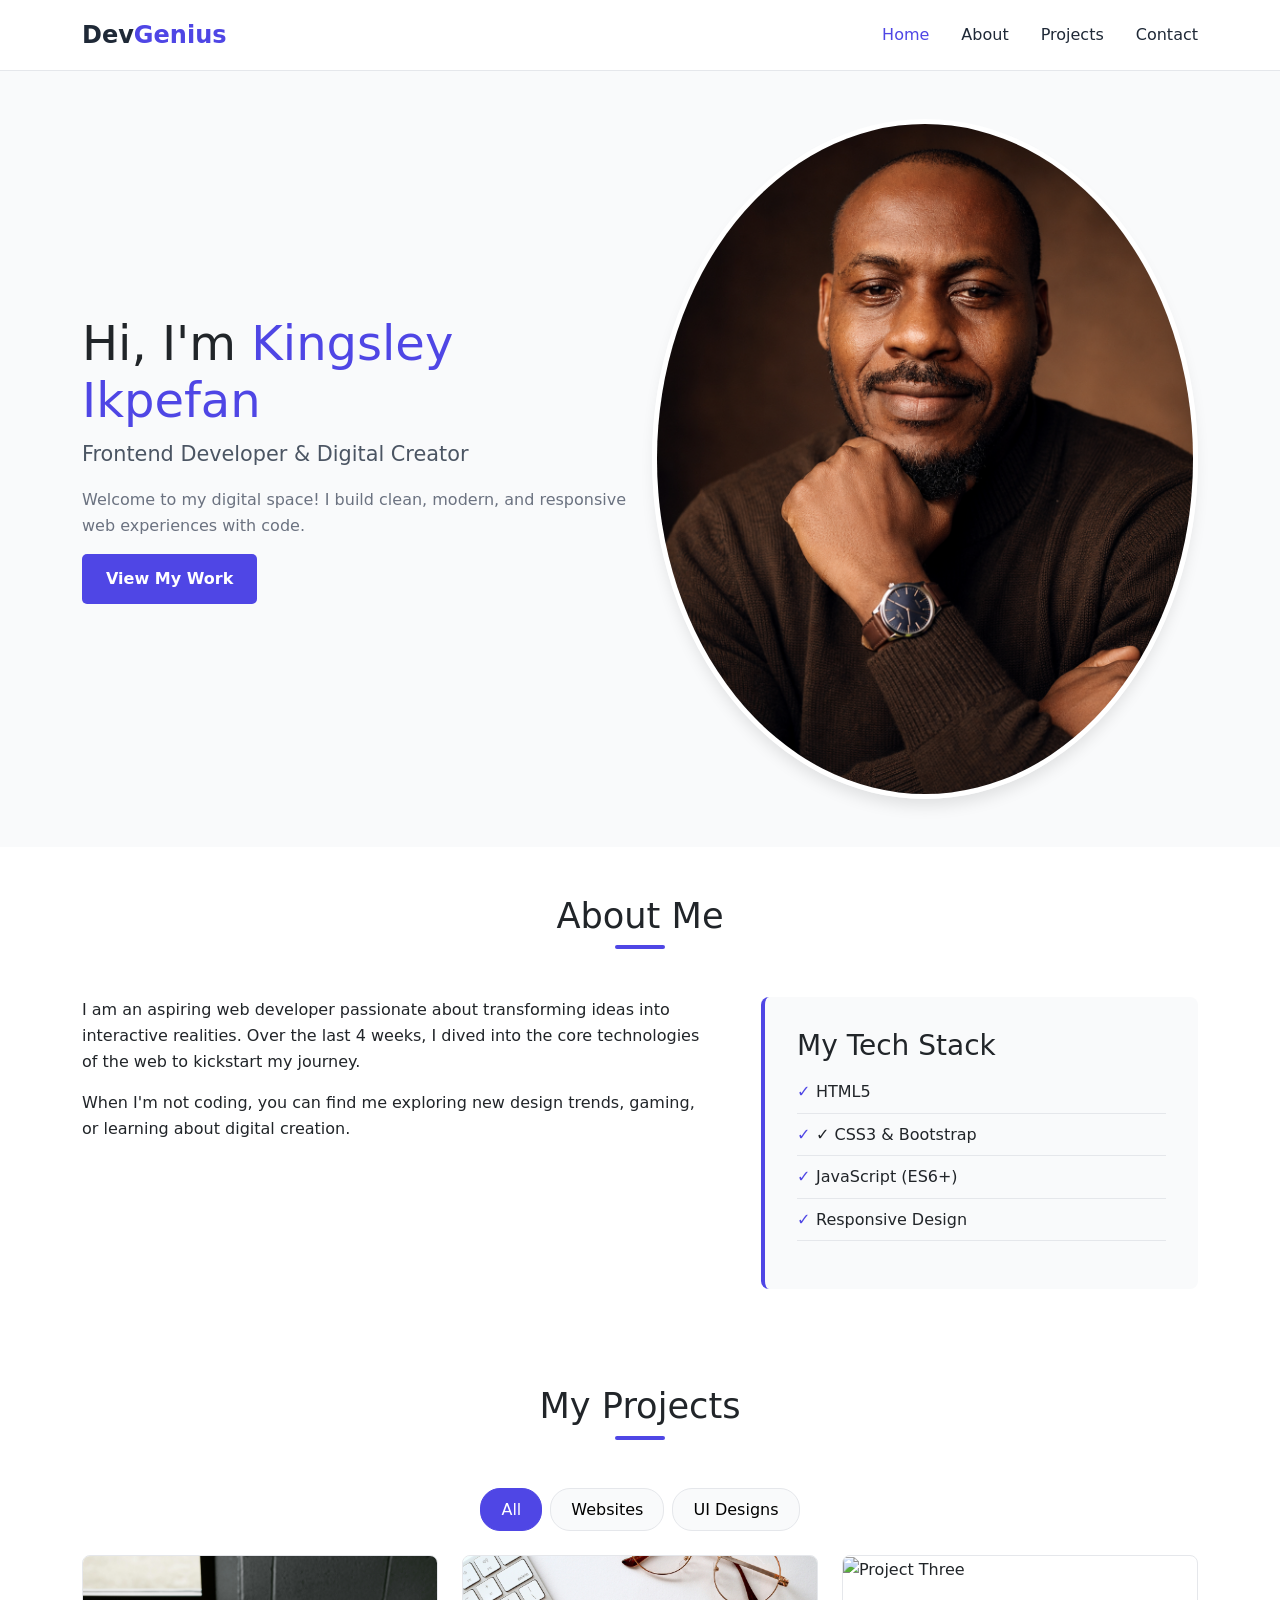
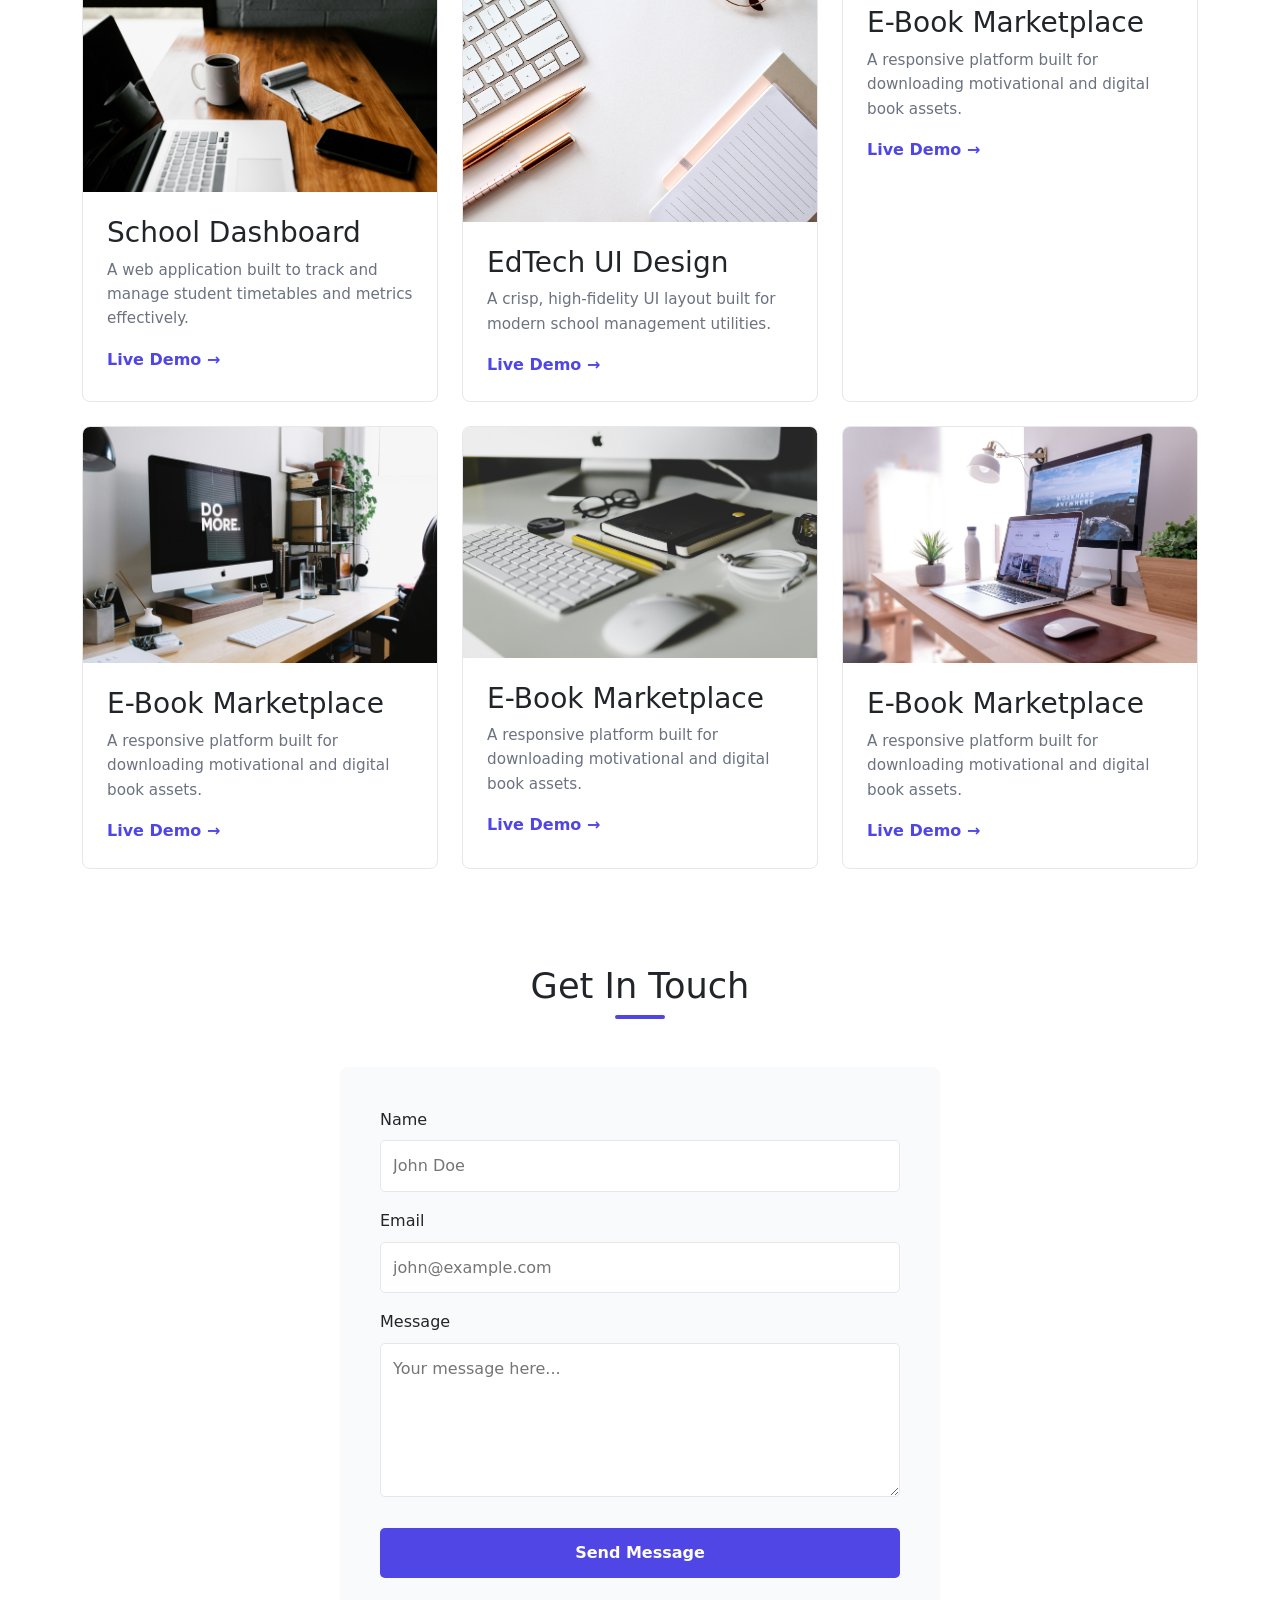
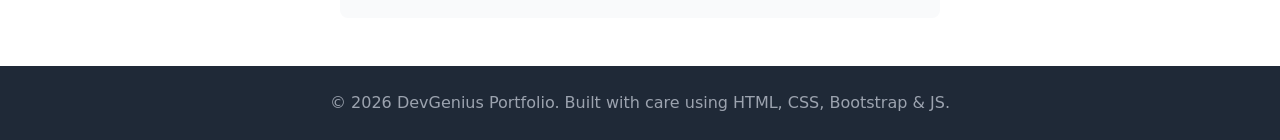
==== index.html @ 153c982d "portfolio class demo" ====
<!doctype html>
<html lang="en">
  <head>
    <meta charset="UTF-8" />
    <meta name="viewport" content="width=device-width, initial-scale=1.0" />
    <title>My Personal Brand & Portfolio</title>

    <link
      href="https://cdn.jsdelivr.net/npm/bootstrap@5.3.3/dist/css/bootstrap.min.css"
      rel="stylesheet"
    />

    <link rel="stylesheet" href="style.css" />
  </head>
  <body>
    <header class="site-header">
      <div
        class="container d-flex justify-content-between align-items-center py-3"
      >
        <a href="#" class="logo">Dev<span>Genius</span></a>
        <button class="nav-toggle" aria-label="toggle navigation">
          <span class="hamburger"></span>
        </button>
        <nav class="nav-menu">
          <ul class="nav-list mb-0">
            <li><a href="#hero" class="nav-link active">Home</a></li>
            <li><a href="#about" class="nav-link">About</a></li>
            <li><a href="#projects" class="nav-link">Projects</a></li>
            <li><a href="#contact" class="nav-link">Contact</a></li>
          </ul>
        </nav>
      </div>
    </header>

    <main>
      <section id="hero" class="hero-section py-5">
        <div class="container">
          <div class="row align-items-center gy-4">
            <div class="col-md-6 hero-content">
              <h1>Hi, I'm <span class="highlight">Kingsley Ikpefan</span></h1>
              <p class="hero-subtitle">Frontend Developer & Digital Creator</p>
              <p class="hero-description">
                Welcome to my digital space! I build clean, modern, and
                responsive web experiences with code.
              </p>
              <a href="#projects" class="btn-custom">View My Work</a>
            </div>
            <div class="col-md-6 text-center">
              <img
                src="images/kingsley_ikpefan.png"
                alt="Profile Avatar"
                class="hero-img img-fluid"
              />
            </div>
          </div>
        </div>
      </section>

      <section id="about" class="about-section py-5">
        <div class="container">
          <h2 class="section-title">About Me</h2>
          <div class="row g-5">
            <div class="col-md-7 about-text">
              <p>
                I am an aspiring web developer passionate about transforming
                ideas into interactive realities. Over the last 4 weeks, I dived
                into the core technologies of the web to kickstart my journey.
              </p>
              <p>
                When I'm not coding, you can find me exploring new design
                trends, gaming, or learning about digital creation.
              </p>
            </div>
            <div class="col-md-5">
              <div class="skills-box">
                <h3>My Tech Stack</h3>
                <ul class="skills-list ps-0">
                  <li>HTML5</li>
                  <li>✓ CSS3 & Bootstrap</li>
                  <li>JavaScript (ES6+)</li>
                  <li>Responsive Design</li>
                </ul>
              </div>
            </div>
          </div>
        </div>
      </section>

      <section id="projects" class="projects-section py-5">
        <div class="container">
          <h2 class="section-title">My Projects</h2>

          <div class="filter-buttons d-flex justify-content-center gap-2 mb-4">
            <button class="filter-btn active" data-filter="all">All</button>
            <button class="filter-btn" data-filter="web">Websites</button>
            <button class="filter-btn" data-filter="design">UI Designs</button>
          </div>

          <div class="row row-cols-1 row-cols-md-2 row-cols-lg-3 g-4">
            <div class="col project-card-wrapper" data-category="web">
              <div class="project-card h-100">
                <img
                  src="images/p1.jpg"
                  alt="Project One"
                  class="img-fluid w-100"
                />
                <div class="project-info">
                  <h3>School Dashboard</h3>
                  <p>
                    A web application built to track and manage student
                    timetables and metrics effectively.
                  </p>
                  <a href="#" class="project-link">Live Demo &rarr;</a>
                </div>
              </div>
            </div>
            <div class="col project-card-wrapper" data-category="design">
              <div class="project-card h-100">
                <img
                  src="images/p2.jpg"
                  alt="Project Two"
                  class="img-fluid w-100"
                />
                <div class="project-info">
                  <h3>EdTech UI Design</h3>
                  <p>
                    A crisp, high-fidelity UI layout built for modern school
                    management utilities.
                  </p>
                  <a href="#" class="project-link">Live Demo &rarr;</a>
                </div>
              </div>
            </div>
            <div class="col project-card-wrapper" data-category="web">
              <div class="project-card h-100">
                <img
                  src="images/p3.jpg"
                  alt="Project Three"
                  class="img-fluid w-100"
                />
                <div class="project-info">
                  <h3>E-Book Marketplace</h3>
                  <p>
                    A responsive platform built for downloading motivational and
                    digital book assets.
                  </p>
                  <a href="#" class="project-link">Live Demo &rarr;</a>
                </div>
              </div>
            </div>
            <div class="col project-card-wrapper" data-category="web">
              <div class="project-card h-100">
                <img
                  src="images/p4.jpg"
                  alt="Project Four"
                  class="img-fluid w-100"
                />
                <div class="project-info">
                  <h3>E-Book Marketplace</h3>
                  <p>
                    A responsive platform built for downloading motivational and
                    digital book assets.
                  </p>
                  <a href="#" class="project-link">Live Demo &rarr;</a>
                </div>
              </div>
            </div>
            <div class="col project-card-wrapper" data-category="web">
              <div class="project-card h-100">
                <img
                  src="images/p5.jpg"
                  alt="Project Five"
                  class="img-fluid w-100"
                />
                <div class="project-info">
                  <h3>E-Book Marketplace</h3>
                  <p>
                    A responsive platform built for downloading motivational and
                    digital book assets.
                  </p>
                  <a href="#" class="project-link">Live Demo &rarr;</a>
                </div>
              </div>
            </div>
            <div class="col project-card-wrapper" data-category="web">
              <div class="project-card h-100">
                <img
                  src="images/p6.jpg"
                  alt="Project Six"
                  class="img-fluid w-100"
                />
                <div class="project-info">
                  <h3>E-Book Marketplace</h3>
                  <p>
                    A responsive platform built for downloading motivational and
                    digital book assets.
                  </p>
                  <a href="#" class="project-link">Live Demo &rarr;</a>
                </div>
              </div>
            </div>
          </div>
        </div>
      </section>

      <section id="contact" class="contact-section py-5">
        <div class="container">
          <h2 class="section-title">Get In Touch</h2>
          <div class="contact-wrapper mx-auto">
            <form id="contactForm" class="contact-form">
              <div class="form-group mb-3">
                <label for="name" class="form-label">Name</label>
                <input
                  type="text"
                  id="name"
                  class="form-control-custom"
                  required
                  placeholder="John Doe"
                />
              </div>
              <div class="form-group mb-3">
                <label for="email" class="form-label">Email</label>
                <input
                  type="email"
                  id="email"
                  class="form-control-custom"
                  required
                  placeholder="john@example.com"
                />
              </div>
              <div class="form-group mb-4">
                <label for="message" class="form-label">Message</label>
                <textarea
                  id="message"
                  class="form-control-custom"
                  rows="5"
                  required
                  placeholder="Your message here..."
                ></textarea>
              </div>
              <button type="submit" class="btn-custom w-100">
                Send Message
              </button>
            </form>
            <div id="formFeedback" class="form-feedback d-none mt-3"></div>
          </div>
        </div>
      </section>
    </main>

    <footer class="site-footer py-4 text-center">
      <div class="container">
        <p class="mb-0">
          &copy; 2026 DevGenius Portfolio. Built with care using HTML, CSS,
          Bootstrap & JS.
        </p>
      </div>
    </footer>

    <script src="script.js"></script>
  </body>
</html>
---- style.css ----
/* ==========================================
   1. GLOBAL STYLES & RESET
   ========================================== */
* {
  margin: 0;
  padding: 0;
  box-sizing: border-box;
}

html {
  scroll-behavior: smooth;
  font-family: "Segoe UI", Tahoma, Geneva, Verdana, sans-serif;
  color: #1f2937;
}

body {
  background-color: #ffffff;
  line-height: 1.6;
}

.section-title {
  text-align: center;
  font-size: 2.2rem;
  margin-bottom: 3rem;
  position: relative;
}

.section-title::after {
  content: "";
  display: block;
  width: 50px;
  height: 4px;
  background-color: #4f46e5;
  margin: 0.5rem auto 0;
  border-radius: 2px;
}

/* Custom Buttons (Instead of Bootstrap buttons, keeping core CSS skill alive) */
.btn-custom {
  display: inline-block;
  padding: 0.75rem 1.5rem;
  border-radius: 5px;
  text-decoration: none;
  font-weight: 600;
  background-color: #4f46e5;
  color: #ffffff;
  transition: background-color 0.3s ease;
  cursor: pointer;
  border: none;
}

.btn-custom:hover {
  background-color: #4338ca;
  color: #ffffff;
}

/* ==========================================
   2. HEADER & NAVIGATION (Pure CSS/JS)
   ========================================== */
.site-header {
  background-color: rgba(255, 255, 255, 0.95);
  border-bottom: 1px solid #e5e7eb;
  position: sticky;
  top: 0;
  z-index: 1000;
}

.logo {
  font-size: 1.5rem;
  font-weight: 700;
  color: #1f2937;
  text-decoration: none;
}

.logo span {
  color: #4f46e5;
}

.nav-list {
  display: flex;
  list-style: none;
  gap: 2rem;
}

.nav-link {
  text-decoration: none;
  color: #1f2937;
  font-weight: 500;
  transition: color 0.3s ease;
}

.nav-link:hover,
.nav-link.active {
  color: #4f46e5;
}

/* Mobile Toggle Hamburger Button */
.nav-toggle {
  display: none;
  background: transparent;
  border: none;
  cursor: pointer;
  padding: 0.5rem;
}

.hamburger {
  display: block;
  position: relative;
  width: 24px;
  height: 2px;
  background: #1f2937;
  transition: background 0.3s ease;
}

.hamburger::before,
.hamburger::after {
  content: "";
  position: absolute;
  width: 24px;
  height: 2px;
  background: #1f2937;
  transition:
    transform 0.3s ease,
    top 0.3s ease,
    bottom 0.3s ease;
}

.hamburger::before {
  top: -6px;
}
.hamburger::after {
  bottom: -6px;
}

/* ==========================================
   3. SECTION SPECIFIC COMPONENTS
   ========================================== */

/* Hero Section */
.hero-section {
  background-color: #f9fafb;
}

.hero-content h1 {
  font-size: 3rem;
  line-height: 1.2;
}

.highlight {
  color: #4f46e5;
}

.hero-subtitle {
  font-size: 1.3rem;
  color: #4b5563;
  font-weight: 500;
}

.hero-description {
  color: #6b7280;
}

.hero-img {
  border-radius: 50%;
  border: 5px solid #ffffff;
  box-shadow: 0 10px 15px -3px rgba(0, 0, 0, 0.1);
}

/* About Section */
.skills-box {
  background-color: #f9fafb;
  padding: 2rem;
  border-radius: 8px;
  border-left: 4px solid #4f46e5;
}

.skills-list li {
  padding: 0.5rem 0;
  border-bottom: 1px solid #e5e7eb;
  font-weight: 500;
  list-style: none;
}

.skills-list li::before {
  content: "✓ ";
  color: #4f46e5;
  font-weight: bold;
}

/* Projects Section Component styling */
.filter-btn {
  background-color: #f9fafb;
  border: 1px solid #e5e7eb;
  padding: 0.5rem 1.25rem;
  border-radius: 20px;
  cursor: pointer;
  transition: all 0.3s ease;
}

.filter-btn:hover,
.filter-btn.active {
  background-color: #4f46e5;
  color: #ffffff;
  border-color: #4f46e5;
}

.project-card {
  background-color: #ffffff;
  border: 1px solid #e5e7eb;
  border-radius: 8px;
  overflow: hidden;
  transition:
    transform 0.3s ease,
    box-shadow 0.3s ease;
}

.project-card:hover {
  transform: translateY(-5px);
  box-shadow: 0 10px 15px -3px rgba(0, 0, 0, 0.1);
}

.project-info {
  padding: 1.5rem;
}

.project-info p {
  color: #6b7280;
  font-size: 0.95rem;
}

.project-link {
  text-decoration: none;
  color: #4f46e5;
  font-weight: 600;
}

/* Custom layout logic for JavaScript filters */
.project-card-wrapper.d-none {
  display: none !important;
}

/* Contact Section Custom Form elements */
.contact-wrapper {
  max-width: 600px;
  background-color: #f9fafb;
  padding: 2.5rem;
  border-radius: 8px;
}

.form-label {
  font-weight: 500;
}

.form-control-custom {
  width: 100%;
  padding: 0.75rem;
  border: 1px solid #e5e7eb;
  border-radius: 5px;
  font-family: inherit;
}

.form-control-custom:focus {
  outline: none;
  border-color: #4f46e5;
}

.form-feedback {
  padding: 1rem;
  border-radius: 5px;
  text-align: center;
  font-weight: 500;
}

.form-feedback.success-msg {
  background-color: #d1fae5;
  color: #065f46;
}

/* Footer styling colors */
.site-footer {
  background-color: #1f2937;
  color: #9ca3af;
}

/* ==========================================
   4. RESPONSIVE BREAKPOINT CUSTOMIZATIONS
   ========================================== */
@media (max-width: 768px) {
  .nav-toggle {
    display: block;
  }

  .nav-menu {
    position: absolute;
    top: 100%;
    left: 0;
    right: 0;
    background-color: #ffffff;
    border-bottom: 1px solid #e5e7eb;
    max-height: 0;
    overflow: hidden;
    transition: max-height 0.3s ease;
  }

  .nav-menu.open {
    max-height: 300px;
  }

  .nav-list {
    flex-direction: column;
    padding: 1.5rem;
    gap: 1rem;
    text-align: center;
  }

  /* Animated states for custom mobile button icon toggles */
  .nav-toggle.open .hamburger {
    background: transparent;
  }
  .nav-toggle.open .hamburger::before {
    transform: rotate(45deg);
    top: 0;
  }
  .nav-toggle.open .hamburger::after {
    transform: rotate(-45deg);
    bottom: 0;
  }
}
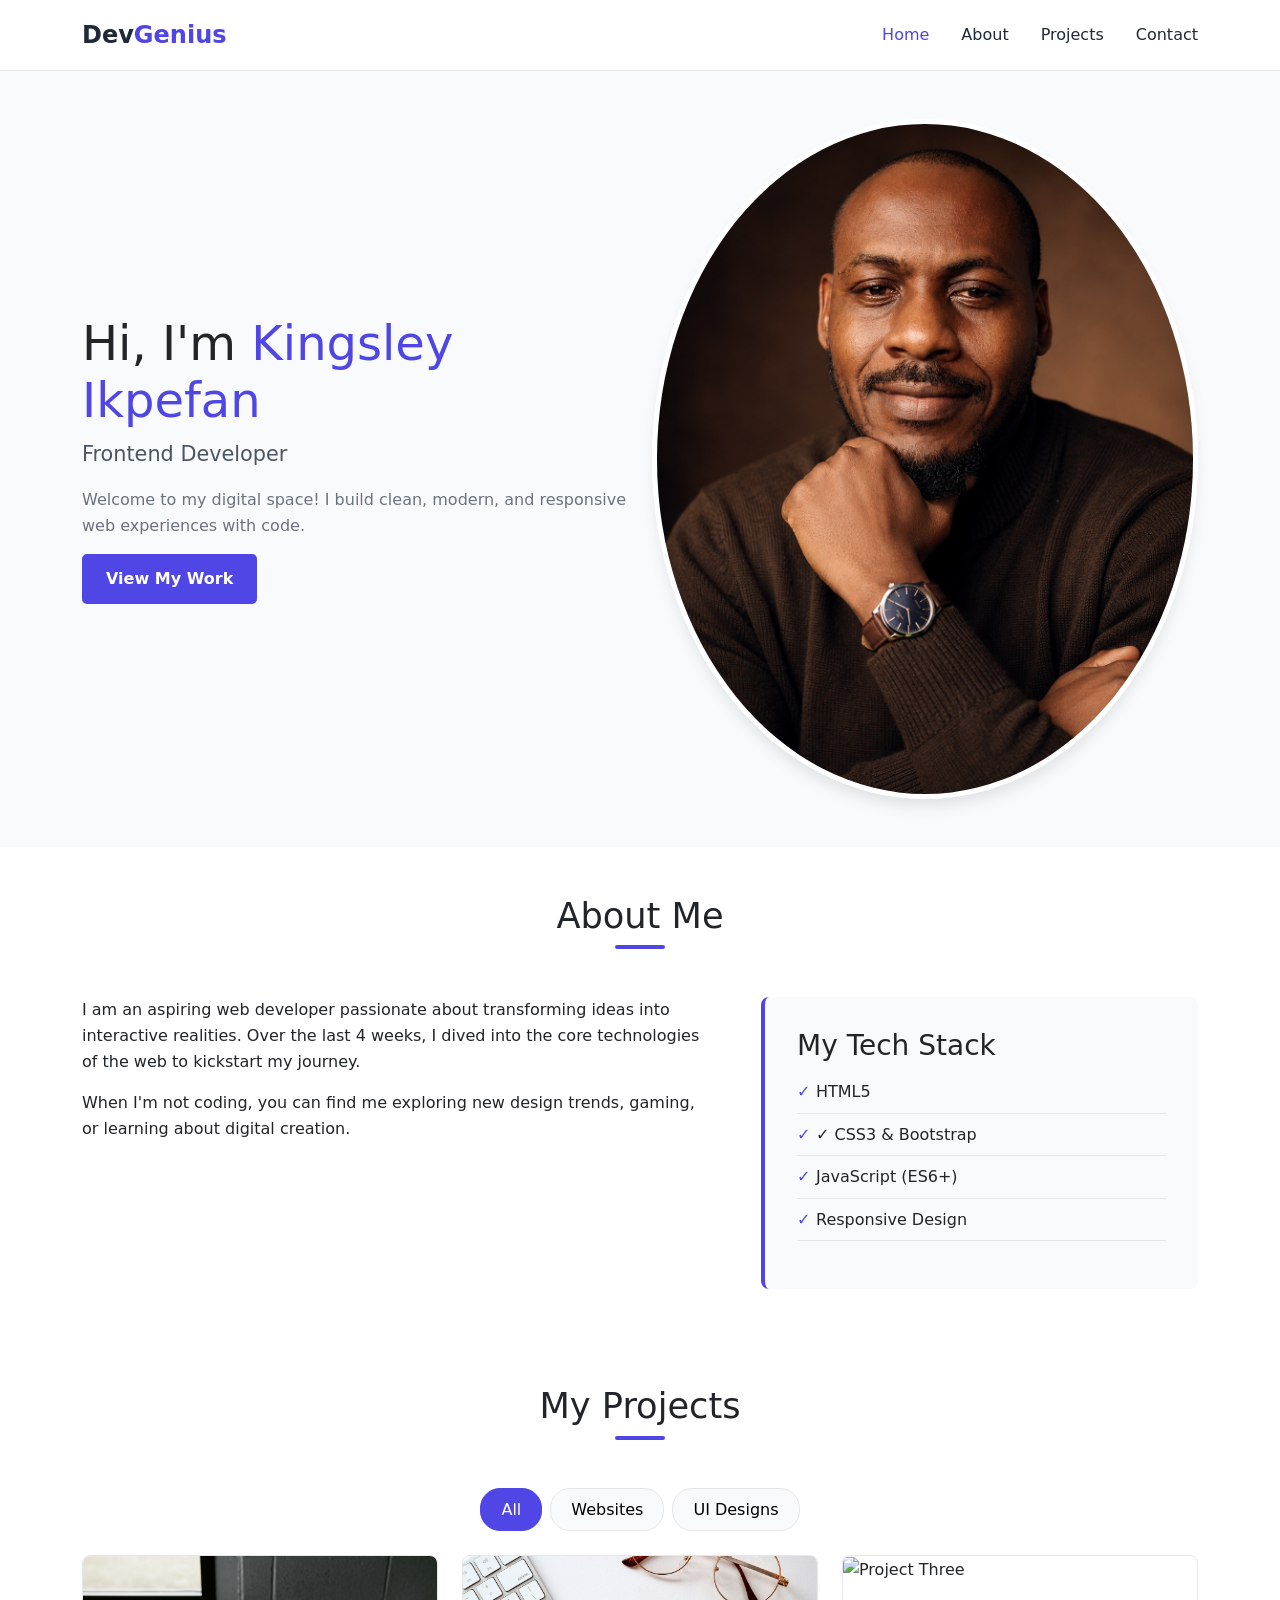
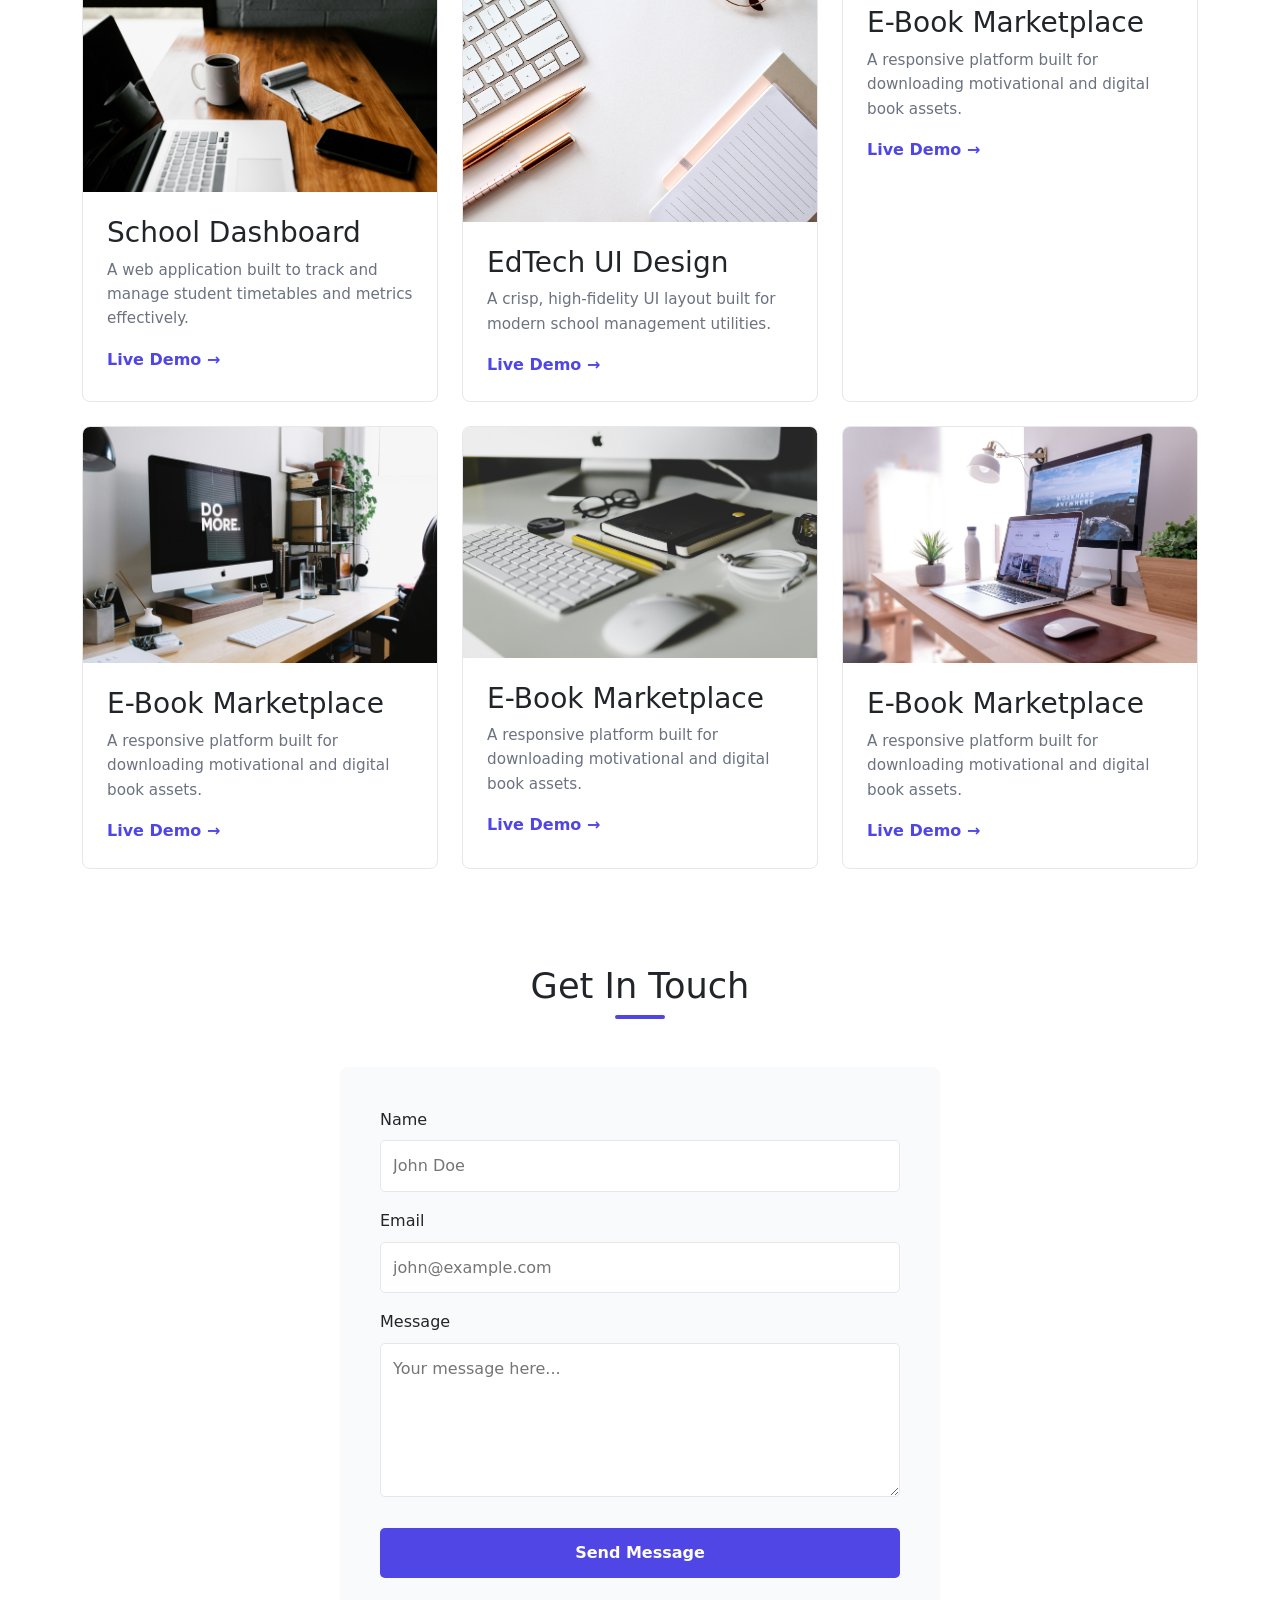
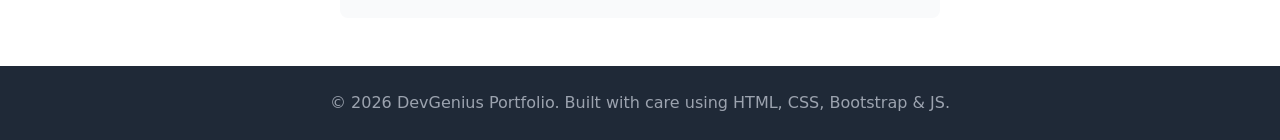
==== commit 92a65ec2: "hero subtitle adjusted" ====
--- a/index.html
+++ b/index.html
@@ -38,7 +38,7 @@
           <div class="row align-items-center gy-4">
             <div class="col-md-6 hero-content">
               <h1>Hi, I'm <span class="highlight">Kingsley Ikpefan</span></h1>
-              <p class="hero-subtitle">Frontend Developer & Digital Creator</p>
+              <p class="hero-subtitle changing-text">Frontend Developer</p>
               <p class="hero-description">
                 Welcome to my digital space! I build clean, modern, and
                 responsive web experiences with code.
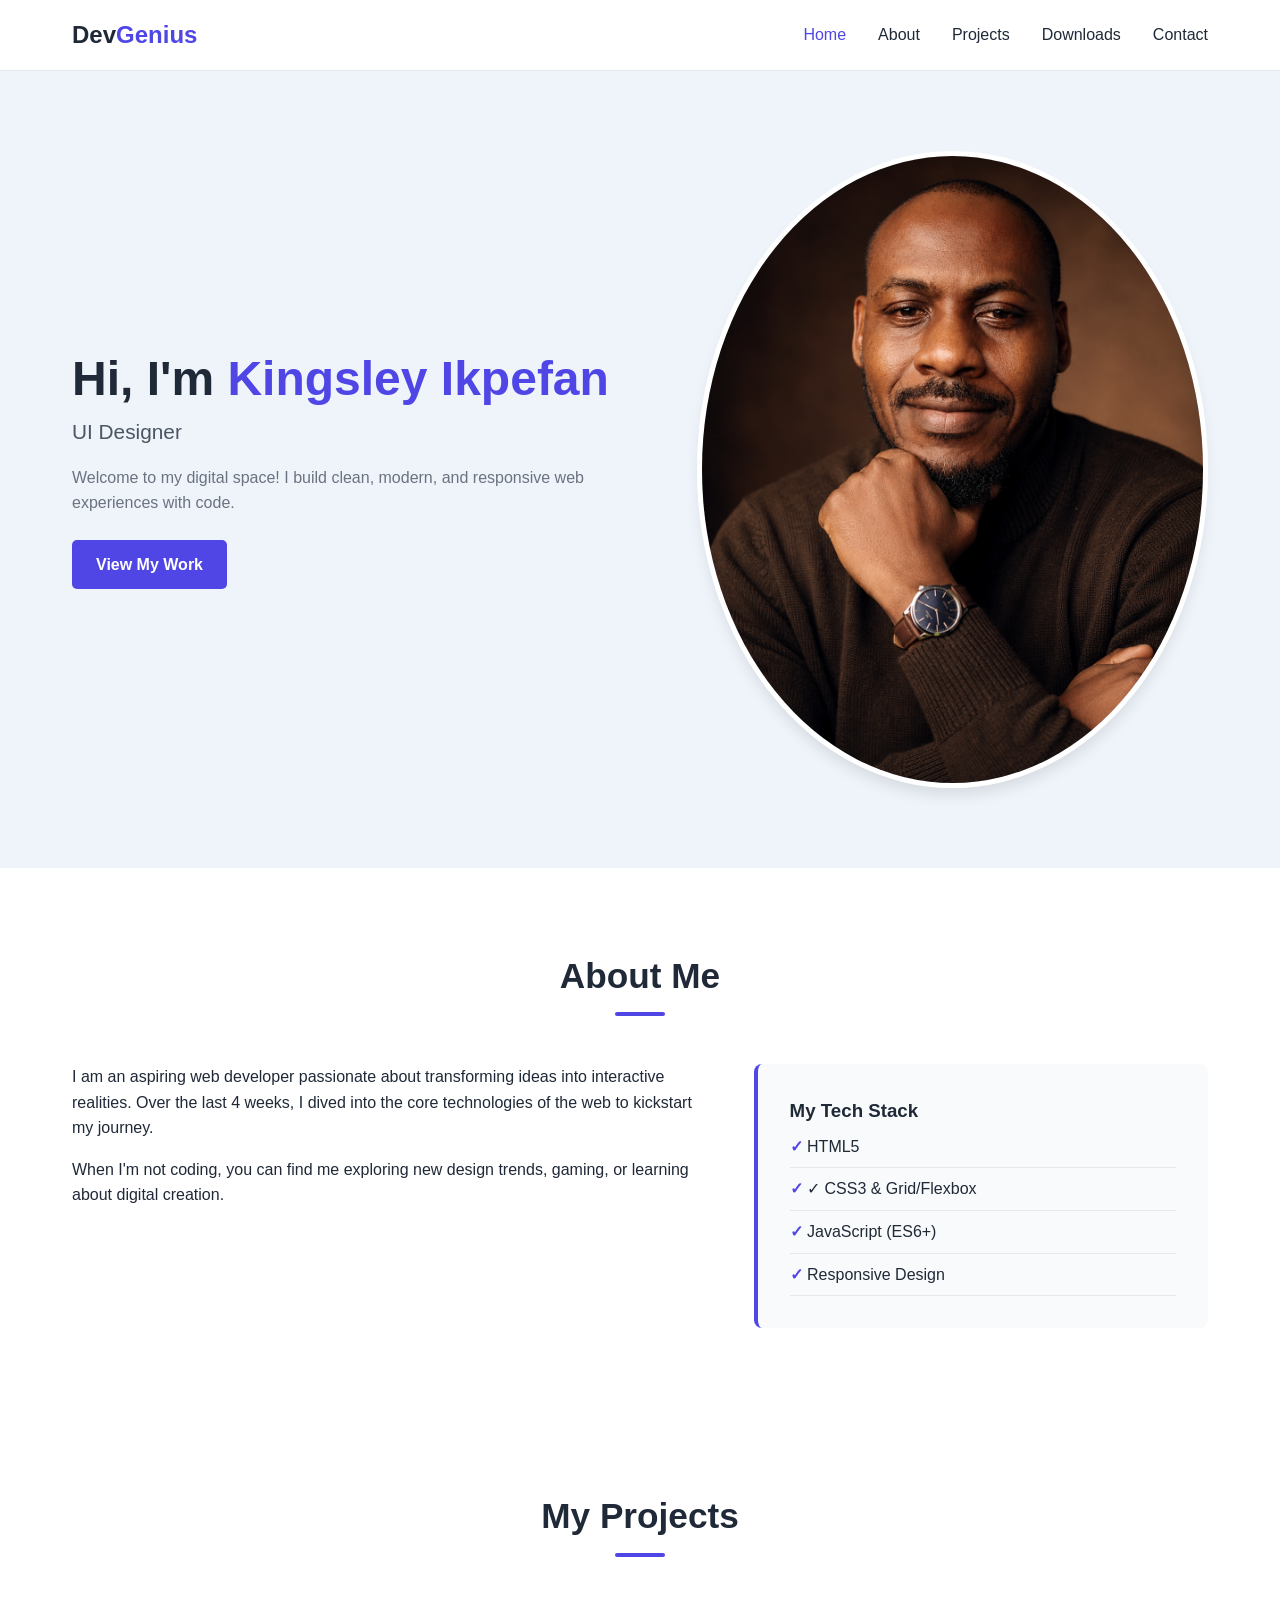
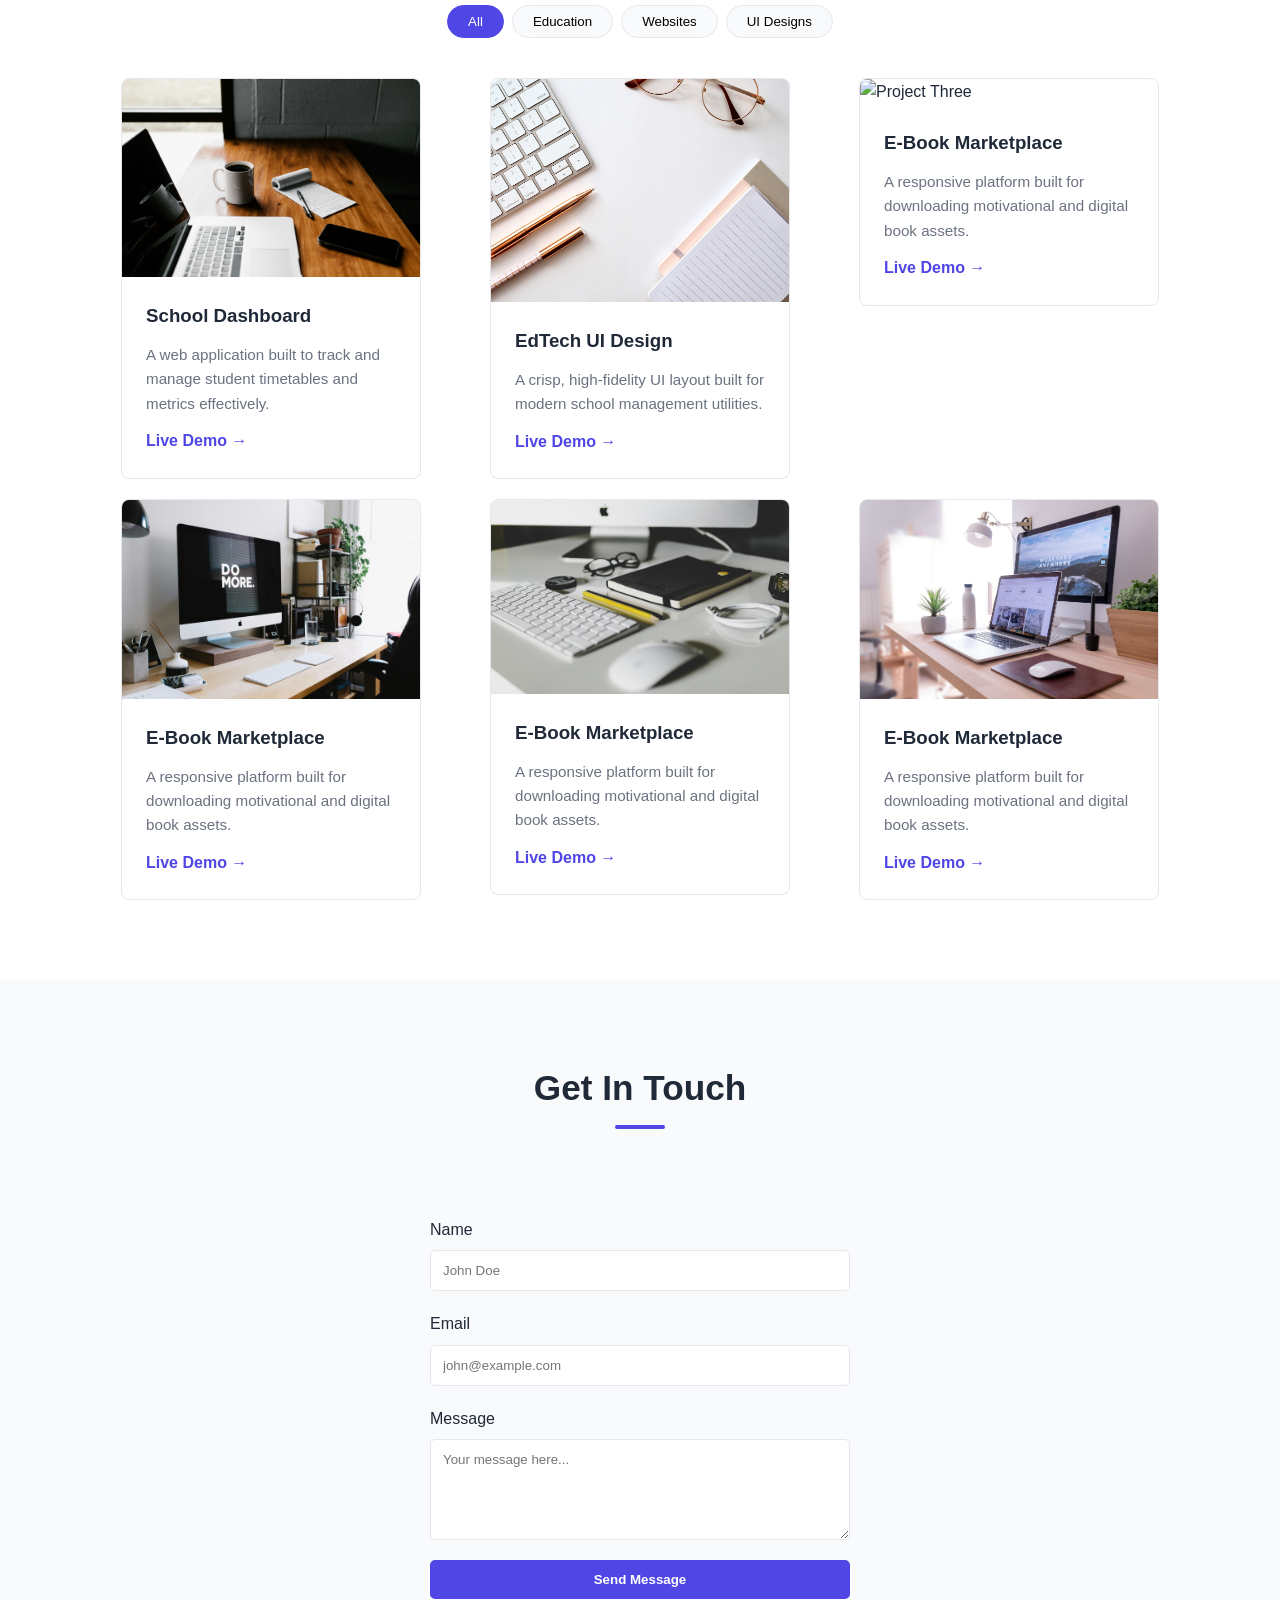
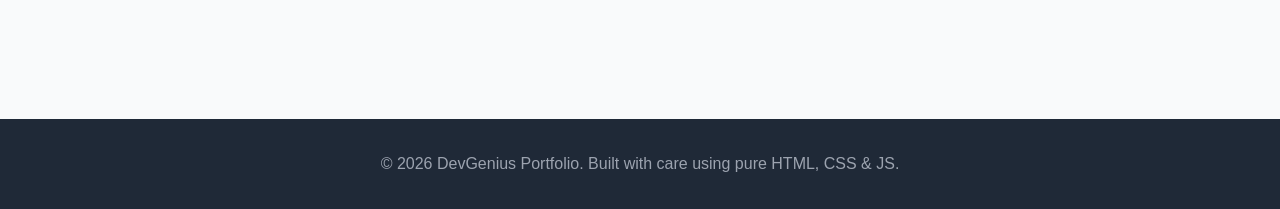
==== commit 76b7f551: "Totally eliminated bootstrap for this project. I am left with vanilla HTML5, CSS3 and JavaScript" ====
--- a/index.html
+++ b/index.html
@@ -3,29 +3,22 @@
   <head>
     <meta charset="UTF-8" />
     <meta name="viewport" content="width=device-width, initial-scale=1.0" />
-    <title>My Personal Brand & Portfolio</title>
-
-    <link
-      href="https://cdn.jsdelivr.net/npm/bootstrap@5.3.3/dist/css/bootstrap.min.css"
-      rel="stylesheet"
-    />
-
-    <link rel="stylesheet" href="style.css" />
+    <title>DevGenius | My Personal Brand & Portfolio</title>
+    <link rel="stylesheet" href="css/style.css"> 
   </head>
   <body>
-    <header class="site-header">
-      <div
-        class="container d-flex justify-content-between align-items-center py-3"
-      >
+    <header>
+      <div class="container" id="site-header">
         <a href="#" class="logo">Dev<span>Genius</span></a>
         <button class="nav-toggle" aria-label="toggle navigation">
           <span class="hamburger"></span>
         </button>
         <nav class="nav-menu">
-          <ul class="nav-list mb-0">
+          <ul class="nav-list">
             <li><a href="#hero" class="nav-link active">Home</a></li>
             <li><a href="#about" class="nav-link">About</a></li>
             <li><a href="#projects" class="nav-link">Projects</a></li>
+            <li><a href="pages/downloads.html" class="nav-link">Downloads</a></li>
             <li><a href="#contact" class="nav-link">Contact</a></li>
           </ul>
         </nav>
@@ -33,34 +26,30 @@
     </header>
 
     <main>
-      <section id="hero" class="hero-section py-5">
-        <div class="container">
-          <div class="row align-items-center gy-4">
-            <div class="col-md-6 hero-content">
-              <h1>Hi, I'm <span class="highlight">Kingsley Ikpefan</span></h1>
-              <p class="hero-subtitle changing-text">Frontend Developer</p>
-              <p class="hero-description">
-                Welcome to my digital space! I build clean, modern, and
-                responsive web experiences with code.
-              </p>
-              <a href="#projects" class="btn-custom">View My Work</a>
-            </div>
-            <div class="col-md-6 text-center">
-              <img
-                src="images/kingsley_ikpefan.png"
-                alt="Profile Avatar"
-                class="hero-img img-fluid"
-              />
-            </div>
-          </div>
-        </div>
-      </section>
-
-      <section id="about" class="about-section py-5">
+      <section id="hero">
+        <div class="container" id="heroo">
+          <div class="hero-content">
+            <h1>Hi, I'm <span class="highlight">Kingsley Ikpefan</span></h1>
+            <h3 class="hero-subtitle changing-text">Frontend Developer</h3>
+            <p class="hero-description">
+              Welcome to my digital space! I build clean, modern, and responsive
+              web experiences with code.
+            </p>
+            <a href="#projects" class="btn-custom">View My Work</a>
+          </div>
+          <img
+            src="images/kingsley_ikpefan.png"
+            alt="Profile Avatar"
+            class="hero-img"
+          />
+        </div>
+      </section>
+
+      <section id="about">
         <div class="container">
           <h2 class="section-title">About Me</h2>
-          <div class="row g-5">
-            <div class="col-md-7 about-text">
+          <div class="about-content">
+            <div class="about-text">
               <p>
                 I am an aspiring web developer passionate about transforming
                 ideas into interactive realities. Over the last 4 weeks, I dived
@@ -71,12 +60,12 @@
                 trends, gaming, or learning about digital creation.
               </p>
             </div>
-            <div class="col-md-5">
+            <div class="about-skills">
               <div class="skills-box">
                 <h3>My Tech Stack</h3>
-                <ul class="skills-list ps-0">
+                <ul class="skills-list">
                   <li>HTML5</li>
-                  <li>✓ CSS3 & Bootstrap</li>
+                  <li>✓ CSS3 & Grid/Flexbox</li>
                   <li>JavaScript (ES6+)</li>
                   <li>Responsive Design</li>
                 </ul>
@@ -86,177 +75,160 @@
         </div>
       </section>
 
-      <section id="projects" class="projects-section py-5">
+      <section id="projects">
         <div class="container">
           <h2 class="section-title">My Projects</h2>
 
-          <div class="filter-buttons d-flex justify-content-center gap-2 mb-4">
+          <div class="filter-buttons">
             <button class="filter-btn active" data-filter="all">All</button>
+            <button class="filter-btn" data-filter="edu">Education</button>
             <button class="filter-btn" data-filter="web">Websites</button>
             <button class="filter-btn" data-filter="design">UI Designs</button>
           </div>
 
-          <div class="row row-cols-1 row-cols-md-2 row-cols-lg-3 g-4">
-            <div class="col project-card-wrapper" data-category="web">
-              <div class="project-card h-100">
-                <img
-                  src="images/p1.jpg"
-                  alt="Project One"
-                  class="img-fluid w-100"
-                />
-                <div class="project-info">
-                  <h3>School Dashboard</h3>
-                  <p>
-                    A web application built to track and manage student
-                    timetables and metrics effectively.
-                  </p>
-                  <a href="#" class="project-link">Live Demo &rarr;</a>
-                </div>
-              </div>
-            </div>
-            <div class="col project-card-wrapper" data-category="design">
-              <div class="project-card h-100">
-                <img
-                  src="images/p2.jpg"
-                  alt="Project Two"
-                  class="img-fluid w-100"
-                />
-                <div class="project-info">
-                  <h3>EdTech UI Design</h3>
-                  <p>
-                    A crisp, high-fidelity UI layout built for modern school
-                    management utilities.
-                  </p>
-                  <a href="#" class="project-link">Live Demo &rarr;</a>
-                </div>
-              </div>
-            </div>
-            <div class="col project-card-wrapper" data-category="web">
-              <div class="project-card h-100">
-                <img
-                  src="images/p3.jpg"
-                  alt="Project Three"
-                  class="img-fluid w-100"
-                />
-                <div class="project-info">
-                  <h3>E-Book Marketplace</h3>
-                  <p>
-                    A responsive platform built for downloading motivational and
-                    digital book assets.
-                  </p>
-                  <a href="#" class="project-link">Live Demo &rarr;</a>
-                </div>
-              </div>
-            </div>
-            <div class="col project-card-wrapper" data-category="web">
-              <div class="project-card h-100">
-                <img
-                  src="images/p4.jpg"
-                  alt="Project Four"
-                  class="img-fluid w-100"
-                />
-                <div class="project-info">
-                  <h3>E-Book Marketplace</h3>
-                  <p>
-                    A responsive platform built for downloading motivational and
-                    digital book assets.
-                  </p>
-                  <a href="#" class="project-link">Live Demo &rarr;</a>
-                </div>
-              </div>
-            </div>
-            <div class="col project-card-wrapper" data-category="web">
-              <div class="project-card h-100">
-                <img
-                  src="images/p5.jpg"
-                  alt="Project Five"
-                  class="img-fluid w-100"
-                />
-                <div class="project-info">
-                  <h3>E-Book Marketplace</h3>
-                  <p>
-                    A responsive platform built for downloading motivational and
-                    digital book assets.
-                  </p>
-                  <a href="#" class="project-link">Live Demo &rarr;</a>
-                </div>
-              </div>
-            </div>
-            <div class="col project-card-wrapper" data-category="web">
-              <div class="project-card h-100">
-                <img
-                  src="images/p6.jpg"
-                  alt="Project Six"
-                  class="img-fluid w-100"
-                />
-                <div class="project-info">
-                  <h3>E-Book Marketplace</h3>
-                  <p>
-                    A responsive platform built for downloading motivational and
-                    digital book assets.
-                  </p>
-                  <a href="#" class="project-link">Live Demo &rarr;</a>
-                </div>
-              </div>
-            </div>
-          </div>
-        </div>
-      </section>
-
-      <section id="contact" class="contact-section py-5">
+          <div class="projects-grid">
+            <div class="project-card" data-category="web">
+              <img
+                src="images/p1.jpg"
+                alt="Project One"
+                class="project-card-img"
+              />
+              <div class="project-info">
+                <h3>School Dashboard</h3>
+                <p>
+                  A web application built to track and manage student timetables
+                  and metrics effectively.
+                </p>
+                <a href="#" class="project-link">Live Demo &rarr;</a>
+              </div>
+            </div>
+            <div class="project-card" data-category="web">
+              <img
+                src="images/p2.jpg"
+                alt="Project Two"
+                class="project-card-img"
+              />
+              <div class="project-info">
+                <h3>EdTech UI Design</h3>
+                <p>
+                  A crisp, high-fidelity UI layout built for modern school
+                  management utilities.
+                </p>
+                <a href="#" class="project-link">Live Demo &rarr;</a>
+              </div>
+            </div>
+            <div class="project-card" data-category="web">
+              <img
+                src="images/p3.jpg"
+                alt="Project Three"
+                class="project-card-img"
+              />
+              <div class="project-info">
+                <h3>E-Book Marketplace</h3>
+                <p>
+                  A responsive platform built for downloading motivational and
+                  digital book assets.
+                </p>
+                <a href="#" class="project-link">Live Demo &rarr;</a>
+              </div>
+            </div>
+            <div class="project-card" data-category="design">
+              <img
+                src="images/p4.jpg"
+                alt="Project Four"
+                class="project-card-img"
+              />
+              <div class="project-info">
+                <h3>E-Book Marketplace</h3>
+                <p>
+                  A responsive platform built for downloading motivational and
+                  digital book assets.
+                </p>
+                <a href="#" class="project-link">Live Demo &rarr;</a>
+              </div>
+            </div>
+            <div class="project-card" data-category="edu">
+              <img
+                src="images/p5.jpg"
+                alt="Project Five"
+                class="project-card-img"
+              />
+              <div class="project-info">
+                <h3>E-Book Marketplace</h3>
+                <p>
+                  A responsive platform built for downloading motivational and
+                  digital book assets.
+                </p>
+                <a href="#" class="project-link">Live Demo &rarr;</a>
+              </div>
+            </div>
+            <div class="project-card" data-category="design">
+              <img
+                src="images/p6.jpg"
+                alt="Project Six"
+                class="project-card-img"
+              />
+              <div class="project-info">
+                <h3>E-Book Marketplace</h3>
+                <p>
+                  A responsive platform built for downloading motivational and
+                  digital book assets.
+                </p>
+                <a href="#" class="project-link">Live Demo &rarr;</a>
+              </div>
+            </div>
+          </div>
+        </div>
+      </section>
+
+      <section id="contact">
         <div class="container">
           <h2 class="section-title">Get In Touch</h2>
-          <div class="contact-wrapper mx-auto">
-            <form id="contactForm" class="contact-form">
-              <div class="form-group mb-3">
-                <label for="name" class="form-label">Name</label>
-                <input
-                  type="text"
-                  id="name"
-                  class="form-control-custom"
-                  required
-                  placeholder="John Doe"
-                />
-              </div>
-              <div class="form-group mb-3">
-                <label for="email" class="form-label">Email</label>
-                <input
-                  type="email"
-                  id="email"
-                  class="form-control-custom"
-                  required
-                  placeholder="john@example.com"
-                />
-              </div>
-              <div class="form-group mb-4">
-                <label for="message" class="form-label">Message</label>
-                <textarea
-                  id="message"
-                  class="form-control-custom"
-                  rows="5"
-                  required
-                  placeholder="Your message here..."
-                ></textarea>
-              </div>
-              <button type="submit" class="btn-custom w-100">
-                Send Message
-              </button>
-            </form>
-            <div id="formFeedback" class="form-feedback d-none mt-3"></div>
-          </div>
+          <form id="contact-form">
+            <div class="form-group">
+              <label for="name" class="form-label">Name</label>
+              <input
+                type="text"
+                id="name"
+                class="form-input"
+                required
+                placeholder="John Doe"
+              />
+            </div>
+            <div class="form-group">
+              <label for="email" class="form-label">Email</label>
+              <input
+                type="email"
+                id="email"
+                class="form-input"
+                required
+                placeholder="john@example.com"
+              />
+            </div>
+            <div class="form-group">
+              <label for="message" class="form-label">Message</label>
+              <textarea
+                id="message"
+                class="form-input"
+                rows="5"
+                required
+                placeholder="Your message here..."
+              ></textarea>
+            </div>
+            <button type="submit" class="btn-custom btn-block">
+              Send Message
+            </button>
+          </form>
+          <div id="formFeedback" class="form-feedback hidden"></div>
         </div>
       </section>
     </main>
 
-    <footer class="site-footer py-4 text-center">
-      <div class="container">
-        <p class="mb-0">
-          &copy; 2026 DevGenius Portfolio. Built with care using HTML, CSS,
-          Bootstrap & JS.
-        </p>
-      </div>
+    <footer>
+      &copy; 2026 DevGenius Portfolio. Built with care using pure HTML, CSS &
+      JS.
     </footer>
 
-    <script src="script.js"></script>
+    <script src="js/script.js"></script>
   </body>
 </html>
--- a/css/style.css
+++ b/css/style.css
@@ -0,0 +1,528 @@
+/* ==========================================
+   1. GLOBAL STYLES, RESET & UTILITIES
+   ========================================== */
+* {
+  margin: 0;
+  padding: 0;
+  box-sizing: border-box;
+}
+
+html {
+  scroll-behavior: smooth;
+  font-family: "Segoe UI", Tahoma, Geneva, Verdana, sans-serif;
+  color: #1f2937;
+}
+
+body {
+  background-color: #ffffff;
+  line-height: 1.6;
+  min-height: 100vh;
+  display: flex;
+  flex-direction: column;
+}
+main {
+  flex: 1;
+}
+
+a {
+  text-decoration: none;
+  color: #1f2937;
+}
+
+.container {
+  width: 100%;
+  max-width: 1200px;
+  display: flex;
+  align-items: center;
+  flex-direction: column;
+  justify-content: center;
+  margin-right: auto;
+  margin-left: auto;
+  padding-right: 2rem;
+  padding-left: 2rem;
+}
+
+#heroo,
+#site-header {
+  flex-direction: row;
+  justify-content: space-between;
+  gap: 35px;
+}
+
+/* Structure and Spacing Utilities */
+section {
+  padding-top: 5rem;
+  padding-bottom: 5rem;
+}
+
+.hidden {
+  display: none !important;
+}
+
+.section-title {
+  font-size: 2.2rem;
+  margin-bottom: 3rem;
+  position: relative;
+}
+
+.section-title::after {
+  content: "";
+  display: block;
+  width: 50px;
+  height: 4px;
+  background-color: #4f46e5;
+  margin: 0.5rem auto 0;
+  border-radius: 2px;
+}
+
+/* Buttons */
+.btn-custom {
+  display: inline-block;
+  padding: 0.75rem 1.5rem;
+  border-radius: 5px;
+  text-decoration: none;
+  font-weight: 600;
+  background-color: #4f46e5;
+  color: #ffffff;
+  transition: background-color 0.3s ease;
+  cursor: pointer;
+  border: none;
+  text-align: center;
+}
+
+.btn-custom:hover {
+  background-color: #4338ca;
+  color: #ffffff;
+}
+
+.btn-block {
+  display: block;
+  width: 100%;
+}
+
+/* ==========================================
+   2. HEADER & NAVIGATION
+   ========================================== */
+header {
+  background-color: rgba(255, 255, 255, 0.95);
+  border-bottom: 1px solid #e5e7eb;
+  position: sticky;
+  top: 0;
+  z-index: 1000;
+  padding-top: 1rem;
+  padding-bottom: 1rem;
+}
+
+.site-header {
+  display: flex;
+  justify-content: space-between;
+}
+
+.logo {
+  font-size: 1.5rem;
+  font-weight: 700;
+  color: #1f2937;
+  text-decoration: none;
+}
+
+.logo span {
+  color: #4f46e5;
+}
+
+.nav-list {
+  display: flex;
+  list-style: none;
+  gap: 2rem;
+}
+
+.nav-link {
+  text-decoration: none;
+  color: #1f2937;
+  font-weight: 500;
+  transition: color 0.3s ease;
+}
+
+.nav-link:hover,
+.nav-link.active {
+  color: #4f46e5;
+}
+
+/* Mobile Toggle Hamburger Button */
+.nav-toggle {
+  display: none;
+  background: transparent;
+  border: none;
+  cursor: pointer;
+  padding: 0.5rem;
+}
+
+.hamburger {
+  display: block;
+  position: relative;
+  width: 24px;
+  height: 2px;
+  background: #1f2937;
+  transition: background 0.3s ease;
+}
+
+.hamburger::before,
+.hamburger::after {
+  content: "";
+  position: absolute;
+  width: 24px;
+  height: 2px;
+  background: #1f2937;
+  transition:
+    transform 0.3s ease,
+    top 0.3s ease,
+    bottom 0.3s ease;
+}
+
+.hamburger::before {
+  top: -6px;
+}
+.hamburger::after {
+  bottom: -6px;
+}
+
+/* ==========================================
+   3. SECTION SPECIFIC LAYOUTS & COMPONENTS
+   ========================================== */
+
+/* Hero Section */
+#hero {
+  background-color: #eef4fa;
+}
+
+#hero img {
+  max-width: 45%;
+}
+
+.hero-content h1 {
+  font-size: 3rem;
+  line-height: 1.2;
+  margin-bottom: 0.5rem;
+}
+
+.highlight {
+  color: #4f46e5;
+}
+
+.hero-subtitle {
+  font-size: 1.3rem;
+  color: #4b5563;
+  font-weight: 500;
+  margin-bottom: 1rem;
+}
+
+.hero-description {
+  color: #6b7280;
+  margin-bottom: 1.5rem;
+}
+
+.hero-img {
+  max-width: 100%;
+  height: auto;
+  border-radius: 50%;
+  border: 5px solid #ffffff;
+  box-shadow: 0 10px 15px -3px rgba(0, 0, 0, 0.1);
+}
+
+/* About Section */
+.about-content {
+  display: flex;
+  /* grid-template-columns: 7fr 5fr; */
+  gap: 3rem;
+  align-items: start;
+  justify-content: space-between;
+}
+
+.about-text p {
+  margin-bottom: 1rem;
+}
+.about-skills {
+  min-width: 40%;
+}
+
+.skills-box {
+  background-color: #f9fafb;
+  padding: 2rem;
+  border-radius: 8px;
+  border-left: 4px solid #4f46e5;
+}
+
+.skills-list {
+  list-style: none;
+}
+
+.skills-list li {
+  padding: 0.5rem 0;
+  border-bottom: 1px solid #e5e7eb;
+  font-weight: 500;
+}
+
+.skills-list li::before {
+  content: "✓ ";
+  color: #4f46e5;
+  font-weight: bold;
+}
+
+/* Projects Section */
+.filter-buttons {
+  display: flex;
+  justify-content: center;
+  gap: 0.5rem;
+  margin-bottom: 2.5rem;
+}
+
+.filter-btn {
+  background-color: #f9fafb;
+  border: 1px solid #e5e7eb;
+  padding: 0.5rem 1.25rem;
+  border-radius: 20px;
+  cursor: pointer;
+  transition: all 0.3s ease;
+}
+
+.filter-btn:hover,
+.filter-btn.active {
+  background-color: #4f46e5;
+  color: #ffffff;
+  border-color: #4f46e5;
+}
+
+.projects-grid {
+  display: flex; /*grid;*/
+  align-items: flex-start;
+  justify-content: space-evenly;
+  flex-wrap: wrap;
+  gap: 20px;
+}
+
+.project-card {
+  background-color: #ffffff;
+  border: 1px solid #e5e7eb;
+  border-radius: 8px;
+  overflow: hidden;
+  height: 100%;
+  max-width: 300px;
+  display: flex;
+  flex-direction: column;
+  transition:
+    transform 0.3s ease,
+    box-shadow 0.3s ease;
+}
+
+.project-card:hover {
+  transform: translateY(-5px);
+  box-shadow: 0 10px 15px -3px rgba(0, 0, 0, 0.1);
+}
+
+.project-card-img {
+  width: 100%;
+  height: auto;
+  display: block;
+}
+
+.project-info {
+  padding: 1.5rem;
+  flex-grow: 1;
+  display: flex;
+  flex-direction: column;
+  gap: 0.75rem;
+}
+
+.project-info p {
+  color: #6b7280;
+  font-size: 0.95rem;
+}
+
+.project-link {
+  text-decoration: none;
+  color: #4f46e5;
+  font-weight: 600;
+  margin-top: auto;
+}
+.downloads {
+  display: grid;
+  width: 100%;
+  grid-template-columns: repeat(auto-fill, minmax(250px, 1fr));
+  gap: 20px;
+  .download {
+    display: flex;
+    flex-direction: column;
+    gap: 25px;
+    padding: 30px;
+    background-color: #f0f2f9;
+    border-radius: 20px;
+    transition: all 0.3s ease;
+    h4{
+        flex: 1;
+    }
+    a {
+      padding: 10px;
+      text-align: center;
+      border-radius: 20px;
+      background-color: #4f46e5;
+      color: white;
+      transition: all 0.3s ease;
+    }
+    a:hover {
+      transform: translateY(-5px);
+      box-shadow: 0 3px 5px -3px rgba(0, 0, 0, 0.1);
+    }
+  }
+}
+
+/* Contact Section */
+
+#contact {
+  background-color: #f9fafb;
+  display: flex;
+  flex-direction: column;
+}
+#contact-form {
+  min-width: 500px;
+  padding: 2.5rem;
+  border-radius: 8px;
+}
+
+.form-group {
+  margin-bottom: 1.25rem;
+  display: flex;
+  flex-direction: column;
+}
+
+.form-label {
+  font-weight: 500;
+  margin-bottom: 0.5rem;
+}
+
+.form-input {
+  width: 100%;
+  padding: 0.75rem;
+  border: 1px solid #e5e7eb;
+  border-radius: 5px;
+  font-family: inherit;
+}
+
+.form-input:focus {
+  outline: none;
+  border-color: #4f46e5;
+}
+
+.form-feedback {
+  padding: 1rem;
+  border-radius: 5px;
+  text-align: center;
+  font-weight: 500;
+  margin-top: 1rem;
+}
+
+.form-feedback.success-msg {
+  background-color: #d1fae5;
+  color: #065f46;
+}
+
+/* Footer styling */
+footer {
+  background-color: #1f2937;
+  color: #9ca3af;
+  padding: 2rem;
+  text-align: center;
+}
+
+.text-center {
+  text-align: center;
+}
+
+/* ==========================================
+   4. MOBILE & RESPONSIVE BREAKPOINTS
+   ========================================== */
+@media (max-width: 992px) {
+  .hero-content h1 {
+    font-size: 2.5rem;
+  }
+}
+
+@media (max-width: 768px) {
+  section {
+    padding-top: 3.5rem;
+    padding-bottom: 3.5rem;
+  }
+  #heroo {
+    flex-direction: column-reverse;
+  }
+  .about-content {
+    flex-direction: column;
+    gap: 2rem;
+  }
+  .about-skills {
+    min-width: 100%;
+  }
+  .project-card {
+    flex-direction: row;
+    min-width: 100%;
+  }
+  .project-card-img {
+    max-width: 40%;
+  }
+
+  .hero-img {
+    max-width: 250px;
+  }
+
+  /* Navigation burger transitions */
+  .nav-toggle {
+    display: block;
+  }
+
+  .nav-menu {
+    position: absolute;
+    top: 100%;
+    left: 0;
+    right: 0;
+    background-color: #ffffff;
+    border-bottom: 1px solid #e5e7eb;
+    max-height: 0;
+    overflow: hidden;
+    transition: max-height 0.3s ease;
+  }
+
+  .nav-menu.open {
+    max-height: 300px;
+  }
+
+  .nav-list {
+    flex-direction: column;
+    padding: 1.5rem;
+    gap: 1rem;
+    text-align: center;
+  }
+
+  .nav-toggle.open .hamburger {
+    background: transparent;
+  }
+  .nav-toggle.open .hamburger::before {
+    transform: rotate(45deg);
+    top: 0;
+  }
+  .nav-toggle.open .hamburger::after {
+    transform: rotate(-45deg);
+    bottom: 0;
+  }
+}
+
+@media (max-width: 520px) {
+  .project-card {
+    flex-direction: column;
+  }
+  .project-card-img {
+    max-width: 100%;
+    max-height: 40%;
+  }
+  #contact-form {
+    min-width: 100%;
+    padding: 2rem 1rem;
+  }
+}
